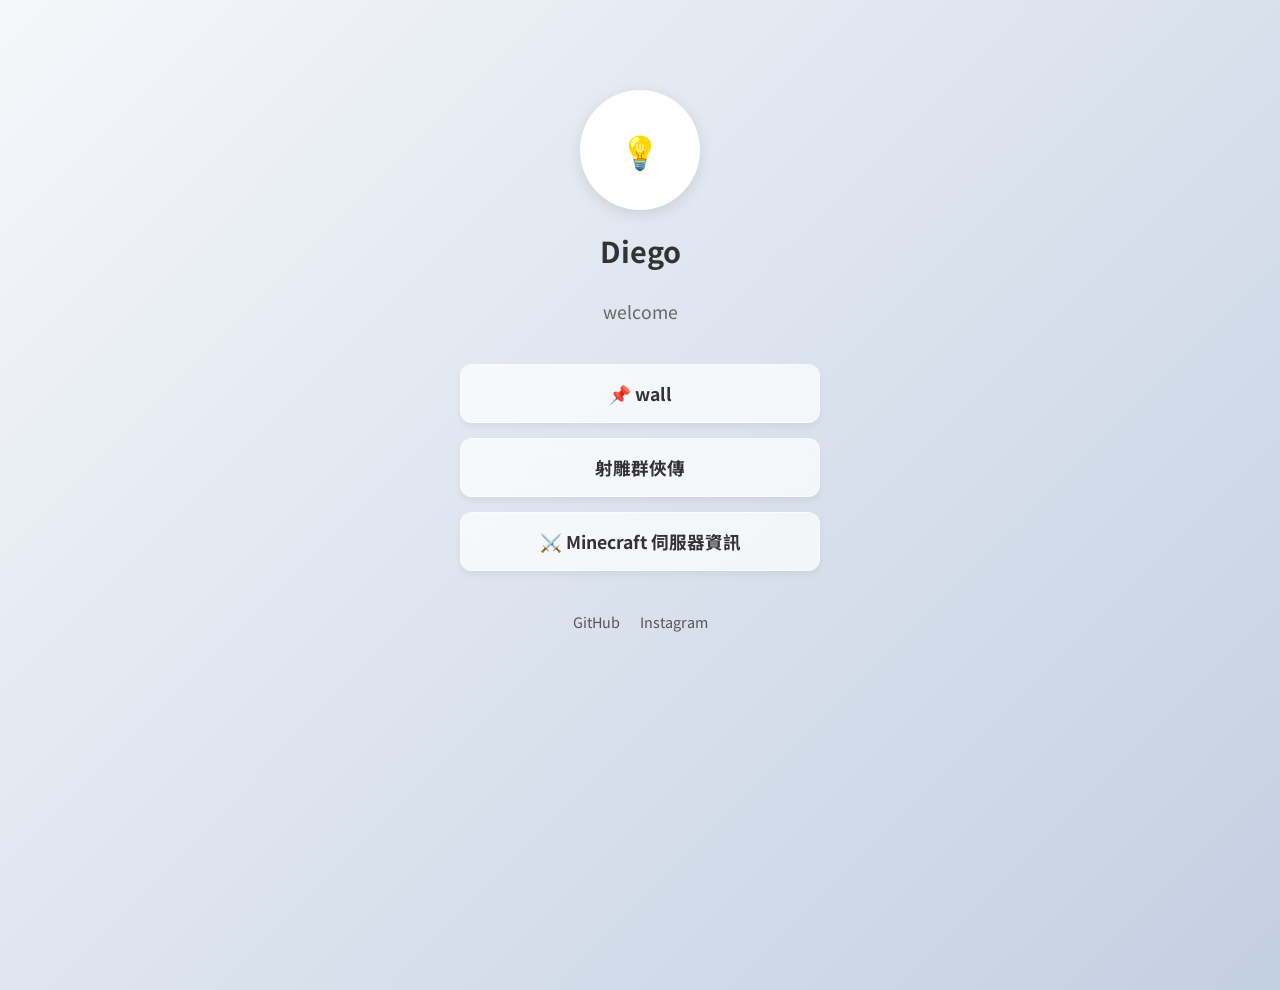
==== index.html @ 79111f72 "Update index.html" ====
<!DOCTYPE html>
<html lang="zh-TW">
<head>
    <meta charset="UTF-8">
    <meta name="viewport" content="width=device-width, initial-scale=1.0">
    <title>Diego 的個人首頁</title>
    <link href="https://fonts.googleapis.com/css2?family=Noto+Sans+TC:wght@400;700&display=swap" rel="stylesheet">
    <style>
        body {
            margin: 0;
            padding: 0;
            font-family: 'Noto Sans TC', sans-serif;
            background: linear-gradient(135deg, #f5f7fa 0%, #c3cfe2 100%);
            min-height: 100vh;
            display: flex;
            flex-direction: column;
            align-items: center;
            padding-top: 10vh;
        }

        /* 頭像區塊 (你可以換成自己的照片) */
        .profile-img {
            width: 120px;
            height: 120px;
            border-radius: 50%;
            background-color: #fff;
            box-shadow: 0 4px 15px rgba(0,0,0,0.1);
            object-fit: cover;
            margin-bottom: 20px;
            display: flex;
            align-items: center;
            justify-content: center;
            font-size: 2em;
            color: #555;
        }

        h1 {
            margin: 0 0 10px 0;
            color: #333;
            font-size: 1.8em;
        }

        p.bio {
            color: #666;
            margin-bottom: 40px;
            font-size: 1.1em;
            text-align: center;
            max-width: 80%;
        }

        /* 連結按鈕區塊 */
        .links-container {
            width: 100%;
            max-width: 400px;
            display: flex;
            flex-direction: column;
            gap: 15px;
            padding: 0 20px;
            box-sizing: border-box;
        }

        a.link-btn {
            display: block;
            width: 100%;
            padding: 16px;
            background-color: rgba(255, 255, 255, 0.7);
            color: #333;
            text-decoration: none;
            text-align: center;
            border-radius: 12px;
            font-weight: 700;
            font-size: 1.1em;
            backdrop-filter: blur(10px);
            border: 1px solid rgba(255, 255, 255, 0.5);
            box-shadow: 0 4px 6px rgba(0,0,0,0.05);
            transition: all 0.3s ease;
            box-sizing: border-box;
        }

        a.link-btn:hover {
            transform: translateY(-3px);
            background-color: rgba(255, 255, 255, 0.9);
            box-shadow: 0 8px 15px rgba(0,0,0,0.1);
        }

        /* 社群圖示區塊 (選用) */
        .social-icons {
            margin-top: 40px;
            display: flex;
            gap: 20px;
        }
        
        .social-icons a {
            color: #555;
            text-decoration: none;
            font-size: 0.9em;
        }
    </style>
</head>
<body>

    <div class="profile-img">💡</div>

    <h1>Diego</h1>
    <p class="bio">welcome</p>

    <div class="links-container">
        <a href="./wall/" class="link-btn">📌 wall </a>
        <a href="./art/hero" class="link-btn"> 射雕群俠傳 </a>
        <a href="#" class="link-btn">⚔️ Minecraft 伺服器資訊</a>
       
    </div>

    <div class="social-icons">
        <a href="https://github.com/diegolaumm" target="_blank">GitHub</a>
        <a href="#">Instagram</a>
    </div>

</body>
</html>
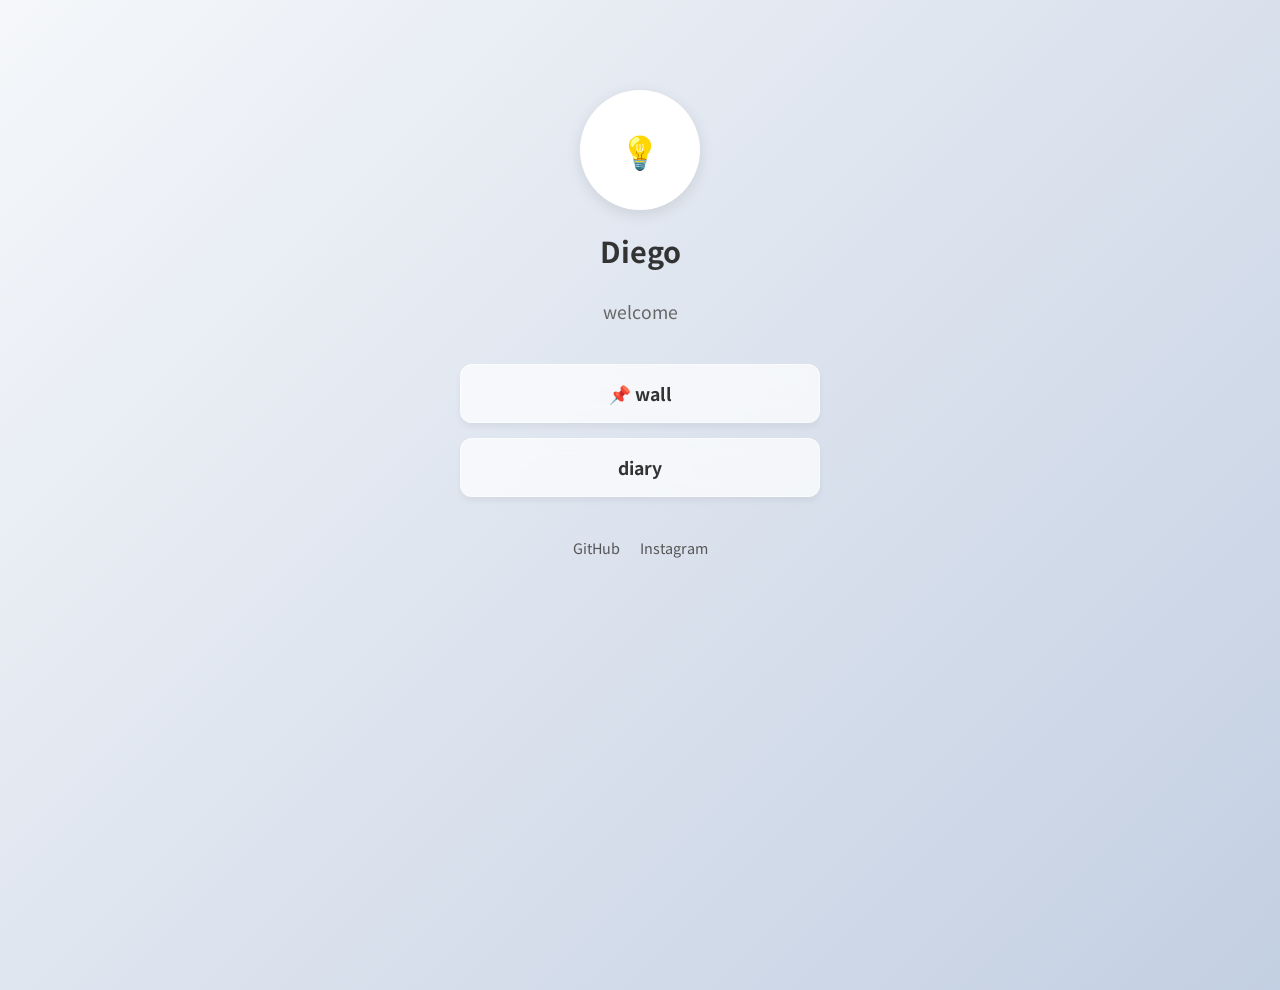
==== commit 5de1ae96: "Update index.html" ====
--- a/index.html
+++ b/index.html
@@ -106,8 +106,7 @@
 
     <div class="links-container">
         <a href="./wall/" class="link-btn">📌 wall </a>
-        <a href="./art/hero" class="link-btn"> 射雕群俠傳 </a>
-        <a href="#" class="link-btn">⚔️ Minecraft 伺服器資訊</a>
+        <a href="./wall/daily/" class="link-btn"> diary </a>
        
     </div>
 
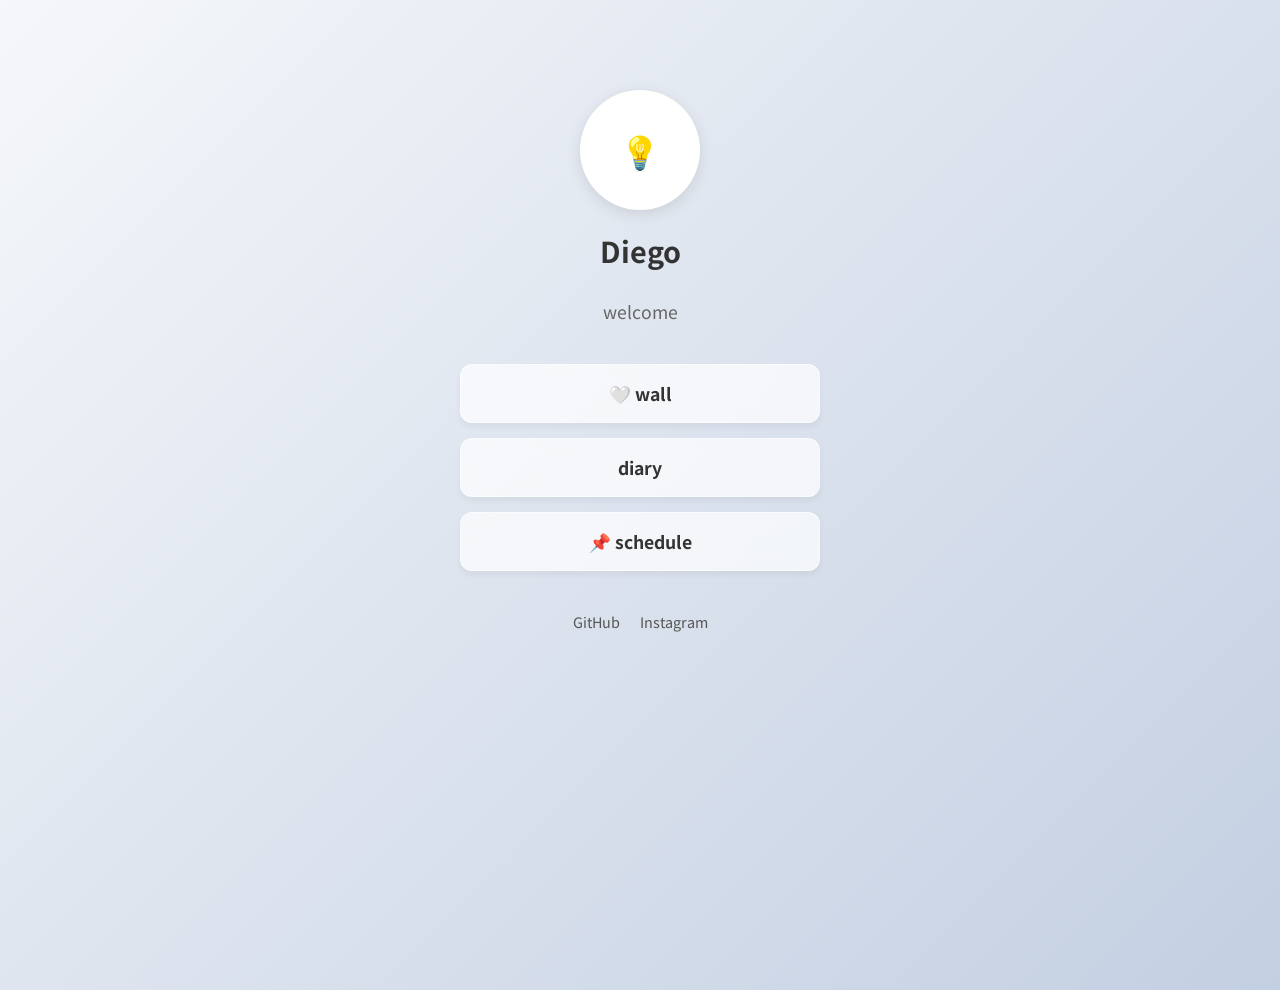
==== commit 74140878: "Update index.html" ====
--- a/index.html
+++ b/index.html
@@ -105,8 +105,9 @@
     <p class="bio">welcome</p>
 
     <div class="links-container">
-        <a href="./wall/" class="link-btn">📌 wall </a>
+        <a href="./wall/" class="link-btn">🤍 wall </a>
         <a href="./wall/daily/" class="link-btn"> diary </a>
+        <a href="./schedule/" class="link-btn">📌 schedule </a>
        
     </div>
 
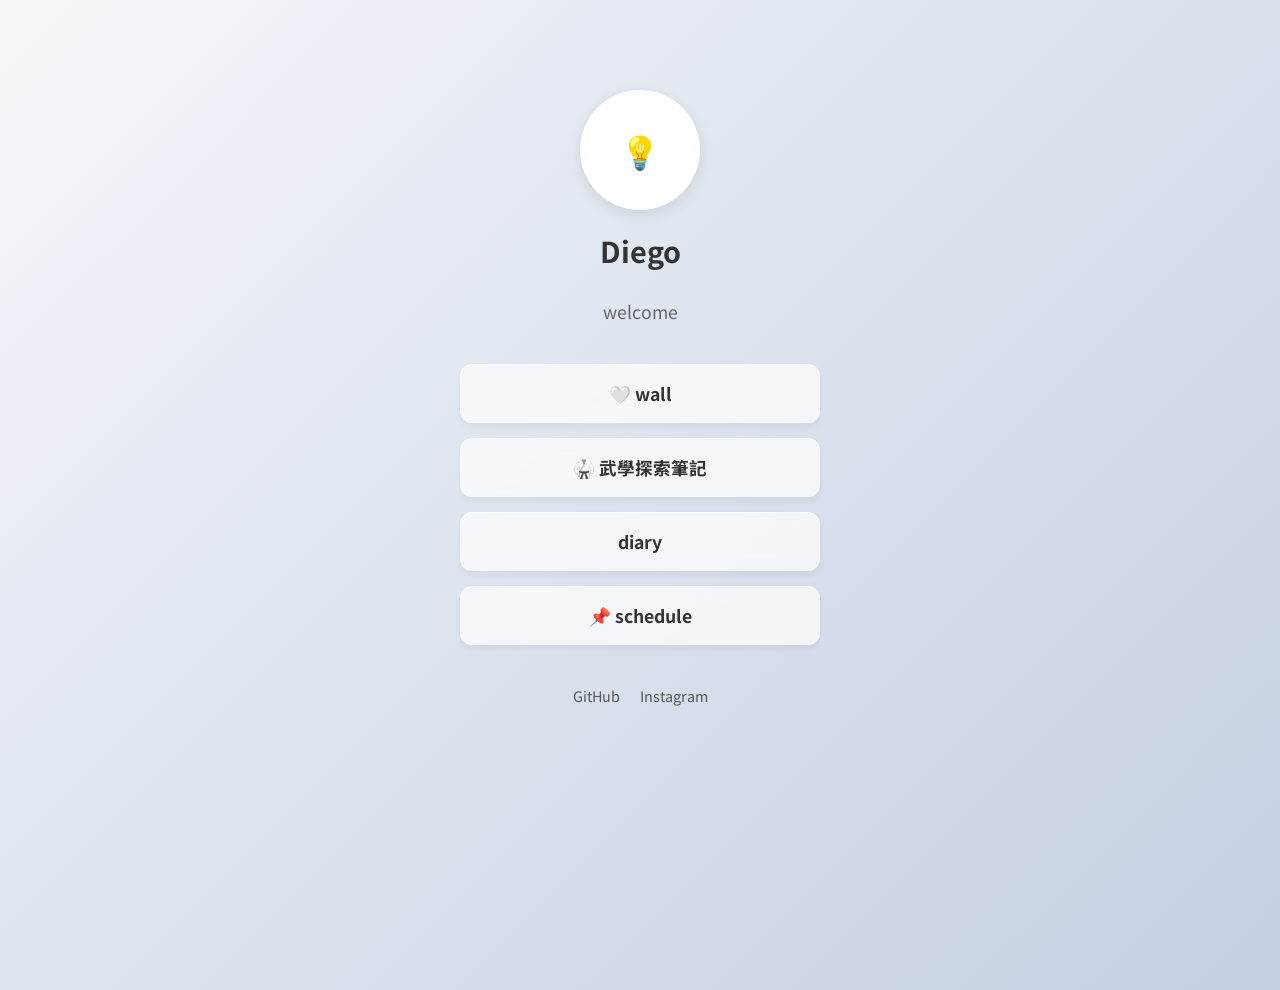
==== commit 9fb2d3bc: "Update index.html" ====
--- a/index.html
+++ b/index.html
@@ -106,6 +106,7 @@
 
     <div class="links-container">
         <a href="./wall/" class="link-btn">🤍 wall </a>
+        <a href="./wuxue/" class="link-btn">🥋 武學探索筆記</a>
         <a href="./wall/daily/" class="link-btn"> diary </a>
         <a href="./schedule/" class="link-btn">📌 schedule </a>
        
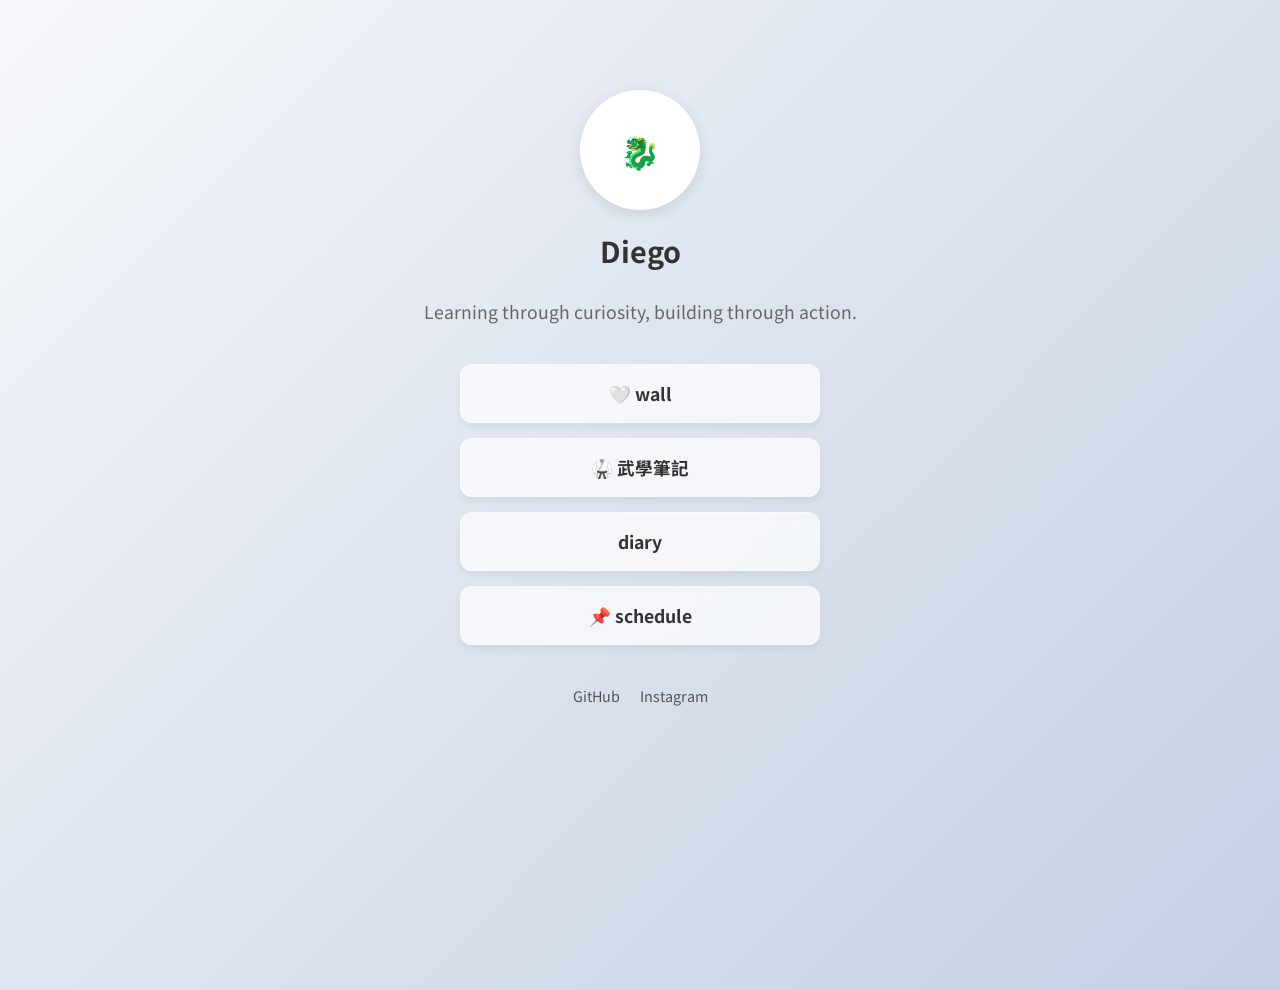
==== commit c1d62cc0: "Update index.html" ====
--- a/index.html
+++ b/index.html
@@ -99,14 +99,14 @@
 </head>
 <body>
 
-    <div class="profile-img">💡</div>
+    <div class="profile-img">🐉</div>
 
     <h1>Diego</h1>
-    <p class="bio">welcome</p>
+    <p class="bio">Learning through curiosity, building through action.</p>
 
     <div class="links-container">
         <a href="./wall/" class="link-btn">🤍 wall </a>
-        <a href="./wuxue/" class="link-btn">🥋 武學探索筆記</a>
+        <a href="./wuxue/" class="link-btn">🥋 武學筆記</a>
         <a href="./wall/daily/" class="link-btn"> diary </a>
         <a href="./schedule/" class="link-btn">📌 schedule </a>
        
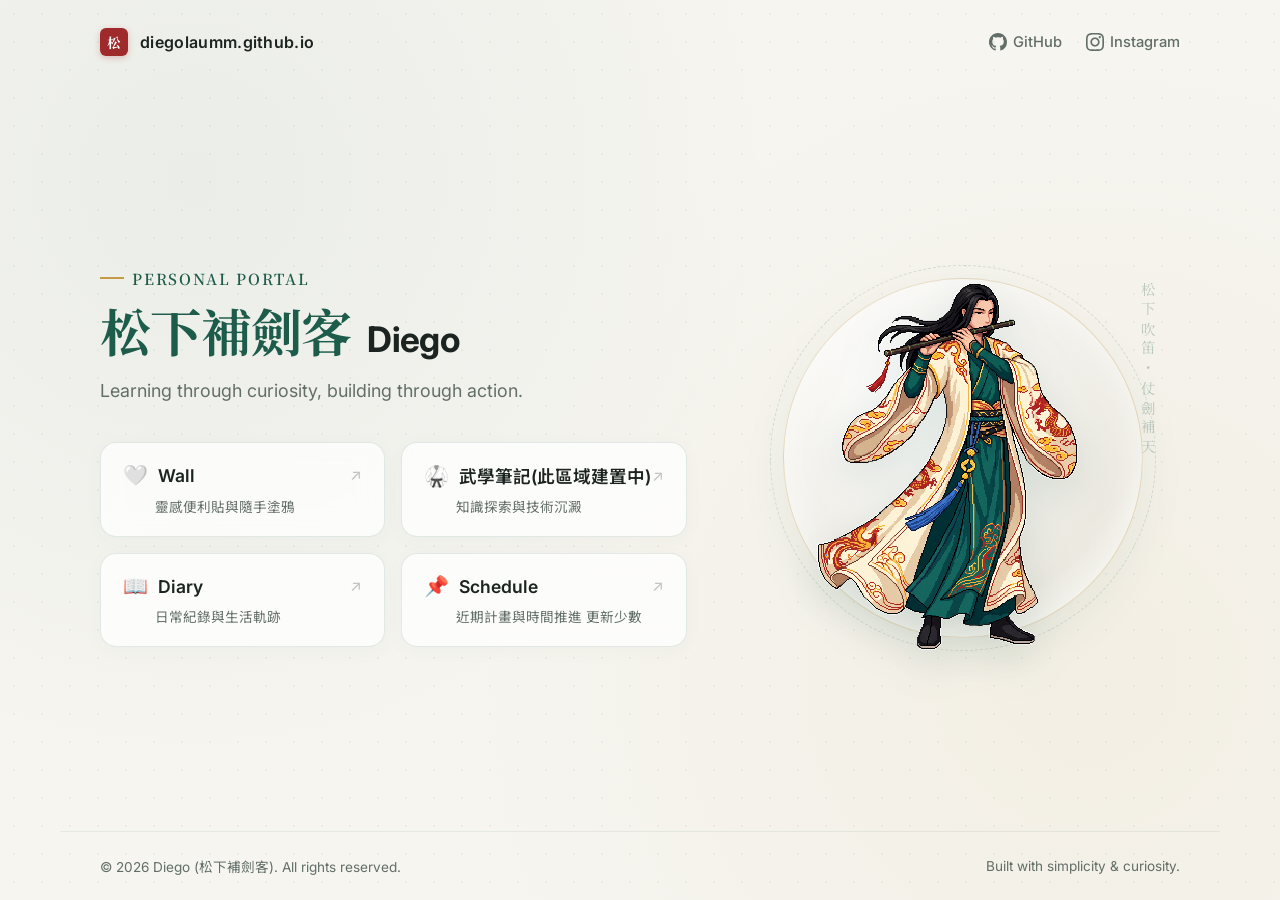
==== commit fda99701: "Update homepage 更新主頁 換種新風格~ 網頁優化由AI協作" ====
--- a/index.html
+++ b/index.html
@@ -1,121 +1,494 @@
-<!DOCTYPE html>
-<html lang="zh-TW">
-<head>
-    <meta charset="UTF-8">
-    <meta name="viewport" content="width=device-width, initial-scale=1.0">
-    <title>Diego 的個人首頁</title>
-    <link href="https://fonts.googleapis.com/css2?family=Noto+Sans+TC:wght@400;700&display=swap" rel="stylesheet">
-    <style>
-        body {
-            margin: 0;
-            padding: 0;
-            font-family: 'Noto Sans TC', sans-serif;
-            background: linear-gradient(135deg, #f5f7fa 0%, #c3cfe2 100%);
-            min-height: 100vh;
-            display: flex;
-            flex-direction: column;
-            align-items: center;
-            padding-top: 10vh;
-        }
-
-        /* 頭像區塊 (你可以換成自己的照片) */
-        .profile-img {
-            width: 120px;
-            height: 120px;
-            border-radius: 50%;
-            background-color: #fff;
-            box-shadow: 0 4px 15px rgba(0,0,0,0.1);
-            object-fit: cover;
-            margin-bottom: 20px;
-            display: flex;
-            align-items: center;
-            justify-content: center;
-            font-size: 2em;
-            color: #555;
-        }
-
-        h1 {
-            margin: 0 0 10px 0;
-            color: #333;
-            font-size: 1.8em;
-        }
-
-        p.bio {
-            color: #666;
-            margin-bottom: 40px;
-            font-size: 1.1em;
-            text-align: center;
-            max-width: 80%;
-        }
-
-        /* 連結按鈕區塊 */
-        .links-container {
-            width: 100%;
-            max-width: 400px;
-            display: flex;
-            flex-direction: column;
-            gap: 15px;
-            padding: 0 20px;
-            box-sizing: border-box;
-        }
-
-        a.link-btn {
-            display: block;
-            width: 100%;
-            padding: 16px;
-            background-color: rgba(255, 255, 255, 0.7);
-            color: #333;
-            text-decoration: none;
-            text-align: center;
-            border-radius: 12px;
-            font-weight: 700;
-            font-size: 1.1em;
-            backdrop-filter: blur(10px);
-            border: 1px solid rgba(255, 255, 255, 0.5);
-            box-shadow: 0 4px 6px rgba(0,0,0,0.05);
-            transition: all 0.3s ease;
-            box-sizing: border-box;
-        }
-
-        a.link-btn:hover {
-            transform: translateY(-3px);
-            background-color: rgba(255, 255, 255, 0.9);
-            box-shadow: 0 8px 15px rgba(0,0,0,0.1);
-        }
-
-        /* 社群圖示區塊 (選用) */
-        .social-icons {
-            margin-top: 40px;
-            display: flex;
-            gap: 20px;
-        }
-        
-        .social-icons a {
-            color: #555;
-            text-decoration: none;
-            font-size: 0.9em;
-        }
-    </style>
-</head>
-<body>
-
-    <div class="profile-img">🐉</div>
-
-    <h1>Diego</h1>
-    <p class="bio">Learning through curiosity, building through action.</p>
-
-    <div class="links-container">
-        <a href="./wall/" class="link-btn">🤍 wall </a>
-        <a href="./wuxue/" class="link-btn">🥋 武學筆記</a>
-        <a href="./wall/daily/" class="link-btn"> diary </a>
-        <a href="./schedule/" class="link-btn">📌 schedule </a>
-       
-    </div>
-
-    <div class="social-icons">
-        <a href="https://github.com/diegolaumm" target="_blank">GitHub</a>
-        <a href="#">Instagram</a>
-    </div>
-
-</body>
-</html>
+<!DOCTYPE html>
+<html lang="zh-TW">
+<head>
+    <meta charset="UTF-8">
+    <meta name="viewport" content="width=device-width, initial-scale=1.0">
+    <title>Diego | 松下補劍客</title>
+    <link rel="preconnect" href="https://fonts.googleapis.com">
+    <link rel="preconnect" href="https://fonts.gstatic.com" crossorigin>
+    <link href="https://fonts.googleapis.com/css2?family=Inter:wght@400;500;600;700&family=Noto+Sans+TC:wght@400;500;700&family=Noto+Serif+TC:wght@500;600;700&display=swap" rel="stylesheet">
+    
+    <style>
+        :root {
+            --bg-paper: #f6f5f0;         /* 宣紙暖白（吃掉去背白邊的關鍵） */
+            --bg-subtle: #eceae2;        /* 淺米灰 */
+            --text-main: #1c2421;        /* 濃墨黑 */
+            --text-muted: #626e68;       /* 蒼松灰 */
+            --accent-pine: #1d5c4b;      /* 松針綠 */
+            --accent-gold: #c59b45;      /* 赤金 */
+            --card-surface: rgba(255, 255, 255, 0.72);
+            --border-light: rgba(29, 92, 75, 0.12);
+        }
+
+        * {
+            box-sizing: border-box;
+            margin: 0;
+            padding: 0;
+        }
+
+        body {
+            font-family: 'Inter', 'Noto Sans TC', sans-serif;
+            background-color: var(--bg-paper);
+            /* 極淡的宣紙網點與環境光，讓外圍有質感卻不雜亂 */
+            background-image: 
+                radial-gradient(circle at 15% 20%, rgba(29, 92, 75, 0.05) 0%, transparent 45%),
+                radial-gradient(circle at 85% 75%, rgba(197, 155, 69, 0.07) 0%, transparent 50%),
+                radial-gradient(rgba(29, 92, 75, 0.06) 1px, transparent 1px);
+            background-size: 100% 100%, 100% 100%, 28px 28px;
+            color: var(--text-main);
+            min-height: 100vh;
+            display: flex;
+            flex-direction: column;
+            justify-content: space-between;
+            overflow-x: hidden;
+        }
+
+        /* 1. 頂部導覽列：撐開網頁格局，告別「小名片感」 */
+        .site-header {
+            width: 100%;
+            max-width: 1160px;
+            margin: 0 auto;
+            padding: 28px 40px;
+            display: flex;
+            align-items: center;
+            justify-content: space-between;
+            z-index: 2;
+        }
+
+        .brand-logo {
+            display: flex;
+            align-items: center;
+            gap: 12px;
+            text-decoration: none;
+            color: var(--text-main);
+        }
+
+        /* 紅色小印章圖騰 */
+        .seal-mark {
+            width: 28px;
+            height: 28px;
+            background-color: #9e2a2b;
+            color: #fff;
+            font-family: 'Noto Serif TC', serif;
+            font-size: 0.85rem;
+            font-weight: 700;
+            display: flex;
+            align-items: center;
+            justify-content: center;
+            border-radius: 6px;
+            letter-spacing: 0;
+            box-shadow: 0 2px 6px rgba(158, 42, 43, 0.25);
+        }
+
+        .brand-text {
+            font-weight: 600;
+            font-size: 1rem;
+            letter-spacing: 0.02em;
+        }
+
+        .header-socials {
+            display: flex;
+            align-items: center;
+            gap: 24px;
+        }
+
+        .header-socials a {
+            display: inline-flex;
+            align-items: center;
+            gap: 6px;
+            color: var(--text-muted);
+            text-decoration: none;
+            font-size: 0.92rem;
+            font-weight: 500;
+            transition: color 0.2s ease;
+        }
+
+        .header-socials a:hover {
+            color: var(--accent-pine);
+        }
+
+        .header-socials svg {
+            width: 18px;
+            height: 18px;
+            fill: currentColor;
+        }
+
+        /* 2. 中央主視覺區：無邊框開闊佈局 */
+        .hero-container {
+            width: 100%;
+            max-width: 1160px;
+            margin: 0 auto;
+            padding: 20px 40px;
+            display: grid;
+            grid-template-columns: 1.15fr 0.85fr;
+            align-items: center;
+            gap: 60px;
+            flex: 1;
+            z-index: 1;
+        }
+
+        /* 左側：文字與 2x2 導覽矩陣 */
+        .hero-content {
+            display: flex;
+            flex-direction: column;
+        }
+
+        .subtitle-tag {
+            display: inline-flex;
+            align-items: center;
+            gap: 8px;
+            font-family: 'Noto Serif TC', serif;
+            color: var(--accent-pine);
+            font-size: 0.95rem;
+            font-weight: 600;
+            letter-spacing: 0.12em;
+            margin-bottom: 12px;
+        }
+
+        .subtitle-tag::before {
+            content: "";
+            display: inline-block;
+            width: 24px;
+            height: 2px;
+            background-color: var(--accent-gold);
+        }
+
+        .main-title {
+            font-size: 2.2rem;
+            font-weight: 700;
+            letter-spacing: -0.02em;
+            line-height: 1.15;
+            margin-bottom: 16px;
+            display: flex;
+            align-items: baseline;
+            gap: 16px;
+            flex-wrap: wrap;
+        }
+
+        .main-title .zh-title {
+            font-family: 'Noto Serif TC', serif;
+            font-size: 3.2rem;
+            color: var(--accent-pine);
+            font-weight: 700;
+        }
+
+        .bio-quote {
+            color: var(--text-muted);
+            font-size: 1.12rem;
+            line-height: 1.7;
+            margin-bottom: 36px;
+            max-width: 520px;
+        }
+
+        /* 2x2 導覽方塊：比單排按鈕更有網站感 */
+        .portal-grid {
+            display: grid;
+            grid-template-columns: repeat(2, 1fr);
+            gap: 16px;
+        }
+
+        .portal-card {
+            display: flex;
+            flex-direction: column;
+            justify-content: space-between;
+            padding: 20px 22px;
+            background: var(--card-surface);
+            backdrop-filter: blur(12px);
+            -webkit-backdrop-filter: blur(12px);
+            border: 1px solid var(--border-light);
+            border-radius: 16px;
+            text-decoration: none;
+            color: var(--text-main);
+            transition: all 0.28s cubic-bezier(0.2, 0.8, 0.2, 1);
+            box-shadow: 0 4px 20px rgba(29, 92, 75, 0.03);
+        }
+
+        .portal-top {
+            display: flex;
+            align-items: center;
+            justify-content: space-between;
+            margin-bottom: 8px;
+        }
+
+        .portal-title-group {
+            display: flex;
+            align-items: center;
+            gap: 10px;
+            font-weight: 600;
+            font-size: 1.1rem;
+        }
+
+        .portal-icon {
+            font-size: 1.25rem;
+        }
+
+        .portal-arrow {
+            color: var(--text-muted);
+            font-size: 0.95rem;
+            opacity: 0.4;
+            transition: all 0.25s ease;
+        }
+
+        .portal-desc {
+            font-size: 0.85rem;
+            color: var(--text-muted);
+            padding-left: 32px;
+        }
+
+        .portal-card:hover {
+            transform: translateY(-4px);
+            background: #ffffff;
+            border-color: var(--accent-pine);
+            box-shadow: 0 12px 28px rgba(29, 92, 75, 0.09);
+        }
+
+        .portal-card:hover .portal-title-group {
+            color: var(--accent-pine);
+        }
+
+        .portal-card:hover .portal-arrow {
+            opacity: 1;
+            transform: translate(3px, -3px);
+            color: var(--accent-pine);
+        }
+
+        /* 右側：淺色月暈角色舞台（完美解決去背白邊！） */
+        .hero-visual {
+            position: relative;
+            display: flex;
+            align-items: center;
+            justify-content: center;
+            min-height: 420px;
+        }
+
+        /* 淺色宣紙月暈背板：讓白邊融入淺底 */
+        .moon-backdrop {
+            position: absolute;
+            width: 360px;
+            height: 360px;
+            border-radius: 50%;
+            background: radial-gradient(circle at 35% 30%, #ffffff 0%, #ebe8df 70%, rgba(229, 232, 227, 0.4) 100%);
+            border: 1px solid rgba(197, 155, 69, 0.25);
+            box-shadow: inset 0 0 40px rgba(255, 255, 255, 0.8), 0 20px 50px rgba(29, 92, 75, 0.06);
+            z-index: 0;
+        }
+
+        /* 外圈微細金環 */
+        .moon-backdrop::after {
+            content: "";
+            position: absolute;
+            inset: -14px;
+            border-radius: 50%;
+            border: 1px dashed rgba(29, 92, 75, 0.15);
+            pointer-events: none;
+        }
+
+        /* 背景直排書法感小字（極淡點綴，增加東方韻味） */
+        .vertical-watermark {
+            position: absolute;
+            right: 5%;
+            top: 8%;
+            writing-mode: vertical-rl;
+            font-family: 'Noto Serif TC', serif;
+            font-size: 0.9rem;
+            letter-spacing: 0.4em;
+            color: rgba(29, 92, 75, 0.28);
+            user-select: none;
+            z-index: 1;
+        }
+
+        .character-img {
+            position: relative;
+            z-index: 2;
+            width: 100%;
+            max-width: 310px;
+            height: auto;
+            object-fit: contain;
+            /* 保持像素銳利 */
+            image-rendering: -moz-crisp-edges;
+            image-rendering: crisp-edges;
+            image-rendering: pixelated;
+            /* 柔和的淺底陰影，不會讓白邊變明顯 */
+            filter: drop-shadow(0 14px 22px rgba(29, 92, 75, 0.14));
+            animation: gentle-float 5s ease-in-out infinite;
+        }
+
+        @keyframes gentle-float {
+            0%, 100% { transform: translateY(0px); }
+            50% { transform: translateY(-8px); }
+        }
+
+        /* 3. 底部極簡狀態列 */
+        .site-footer {
+            width: 100%;
+            max-width: 1160px;
+            margin: 0 auto;
+            padding: 24px 40px;
+            display: flex;
+            align-items: center;
+            justify-content: space-between;
+            color: var(--text-muted);
+            font-size: 0.85rem;
+            border-top: 1px solid rgba(29, 92, 75, 0.08);
+            z-index: 2;
+        }
+
+        /* 響應式：平板與手機版自動調整 */
+        @media (max-width: 860px) {
+            .site-header {
+                padding: 20px 24px;
+            }
+
+            .hero-container {
+                grid-template-columns: 1fr;
+                padding: 16px 24px 40px 24px;
+                gap: 32px;
+                text-align: center;
+            }
+
+            .hero-visual {
+                order: -1;
+                min-height: 260px;
+            }
+
+            .moon-backdrop {
+                width: 240px;
+                height: 240px;
+            }
+
+            .character-img {
+                max-width: 200px;
+            }
+
+            .vertical-watermark {
+                display: none;
+            }
+
+            .hero-content {
+                align-items: center;
+            }
+
+            .main-title {
+                justify-content: center;
+                font-size: 2.5rem;
+            }
+
+            .main-title .zh-title {
+                font-size: 1.8rem;
+            }
+
+            .portal-grid {
+                width: 100%;
+                max-width: 500px;
+                text-align: left;
+            }
+
+            .site-footer {
+                flex-direction: column;
+                gap: 8px;
+                padding: 20px 24px;
+                text-align: center;
+            }
+        }
+
+        @media (max-width: 520px) {
+            .portal-grid {
+                grid-template-columns: 1fr;
+            }
+        }
+    </style>
+</head>
+<body>
+
+    <!-- 頂部導覽列 -->
+    <header class="site-header">
+        <a href="./" class="brand-logo">
+            <span class="seal-mark">松</span>
+            <span class="brand-text">diegolaumm.github.io</span>
+        </a>
+        <div class="header-socials">
+            <a href="https://github.com/diegolaumm" target="_blank" rel="noopener">
+                <svg viewBox="0 0 24 24"><path d="M12 0C5.37 0 0 5.37 0 12c0 5.31 3.435 9.795 8.205 11.385.6.105.825-.255.825-.57 0-.285-.015-1.23-.015-2.235-3.015.555-3.795-.735-4.035-1.41-.135-.345-.72-1.41-1.23-1.695-.42-.225-1.02-.78-.015-.795.945-.015 1.62.87 1.845 1.23 1.08 1.815 2.805 1.305 3.495.99.105-.78.42-1.305.765-1.605-2.67-.3-5.46-1.335-5.46-5.925 0-1.305.465-2.385 1.23-3.225-.12-.3-.54-1.53.12-3.18 0 0 1.005-.315 3.3 1.23.96-.27 1.98-.405 3-.405s2.04.135 3 .405c2.295-1.56 3.3-1.23 3.3-1.23.66 1.65.24 2.88.12 3.18.765.84 1.23 1.905 1.23 3.225 0 4.605-2.805 5.625-5.475 5.925.435.375.81 1.095.81 2.22 0 1.605-.015 2.895-.015 3.3 0 .315.225.69.825.57A12.02 12.02 0 0024 12c0-6.63-5.37-12-12-12z"/></svg>
+                GitHub
+            </a>
+            <a href="#" target="_blank" rel="noopener">
+                <svg viewBox="0 0 24 24"><path d="M12 2.163c3.204 0 3.584.012 4.85.07 3.252.148 4.771 1.691 4.919 4.919.058 1.265.069 1.645.069 4.849 0 3.205-.012 3.584-.069 4.849-.149 3.225-1.664 4.771-4.919 4.919-1.266.058-1.644.07-4.85.07-3.204 0-3.584-.012-4.849-.07-3.26-.149-4.771-1.699-4.919-4.92-.058-1.265-.07-1.644-.07-4.849 0-3.204.013-3.583.07-4.849.149-3.227 1.664-4.771 4.919-4.919 1.266-.057 1.645-.069 4.849-.069zm0-2.163c-3.259 0-3.667.014-4.947.072-4.358.2-6.78 2.618-6.98 6.98-.059 1.281-.073 1.689-.073 4.948 0 3.259.014 3.668.072 4.948.2 4.358 2.618 6.78 6.98 6.98 1.281.058 1.689.072 4.948.072 3.259 0 3.668-.014 4.948-.072 4.354-.2 6.782-2.618 6.979-6.98.059-1.28.073-1.689.073-4.948 0-3.259-.014-3.667-.072-4.947-.196-4.354-2.617-6.78-6.979-6.98-1.281-.059-1.69-.073-4.949-.073zm0 5.838c-3.403 0-6.162 2.759-6.162 6.162s2.759 6.163 6.162 6.163 6.162-2.759 6.162-6.163c0-3.403-2.759-6.162-6.162-6.162zm0 10.162c-2.209 0-4-1.79-4-4 0-2.209 1.791-4 4-4s4 1.791 4 4c0 2.21-1.791 4-4 4zm6.406-11.845c-.796 0-1.441.645-1.441 1.44s.645 1.44 1.441 1.44c.795 0 1.439-.645 1.439-1.44s-.644-1.44-1.439-1.44z"/></svg>
+                Instagram
+            </a>
+        </div>
+    </header>
+
+    <!-- 中央主視覺與導覽 -->
+    <main class="hero-container">
+        <!-- 左側文字與 2x2 傳送門 -->
+        <section class="hero-content">
+            <div class="subtitle-tag">PERSONAL PORTAL</div>
+            <h1 class="main-title">
+	 <span class="zh-title">松下補劍客</span>
+                <span>Diego</span>
+            </h1>
+            <p class="bio-quote">Learning through curiosity, building through action.</p>
+
+            <nav class="portal-grid">
+                <a href="./wall/" class="portal-card">
+                    <div class="portal-top">
+                        <span class="portal-title-group">
+                            <span class="portal-icon">🤍</span>
+                            <span>Wall</span>
+                        </span>
+                        <span class="portal-arrow">↗</span>
+                    </div>
+                    <span class="portal-desc">靈感便利貼與隨手塗鴉</span>
+                </a>
+
+                <a href="./wuxue/" class="portal-card">
+                    <div class="portal-top">
+                        <span class="portal-title-group">
+                            <span class="portal-icon">🥋</span>
+                            <span>武學筆記(此區域建置中)</span>
+                        </span>
+                        <span class="portal-arrow">↗</span>
+                    </div>
+                    <span class="portal-desc">知識探索與技術沉澱</span>
+                </a>
+
+                <a href="./wall/daily/" class="portal-card">
+                    <div class="portal-top">
+                        <span class="portal-title-group">
+                            <span class="portal-icon">📖</span>
+                            <span>Diary</span>
+                        </span>
+                        <span class="portal-arrow">↗</span>
+                    </div>
+                    <span class="portal-desc">日常紀錄與生活軌跡</span>
+                </a>
+
+                <a href="./schedule/" class="portal-card">
+                    <div class="portal-top">
+                        <span class="portal-title-group">
+                            <span class="portal-icon">📌</span>
+                            <span>Schedule</span>
+                        </span>
+                        <span class="portal-arrow">↗</span>
+                    </div>
+                    <span class="portal-desc">近期計畫與時間推進 更新少數</span>
+                </a>
+            </nav>
+        </section>
+
+        <!-- 右側淺色月暈角色舞台 -->
+        <section class="hero-visual">
+            <div class="moon-backdrop"></div>
+            <div class="vertical-watermark">松下吹笛・仗劍補天</div>
+            <img src="./avatar.png" alt="松下補劍客 - Diego" class="character-img">
+        </section>
+    </main>
+
+    <!-- 底部版權與狀態列 -->
+    <footer class="site-footer">
+        <span>© 2026 Diego (松下補劍客). All rights reserved.</span>
+        <span>Built with simplicity & curiosity.</span>
+    </footer>
+
+</body>
+</html>
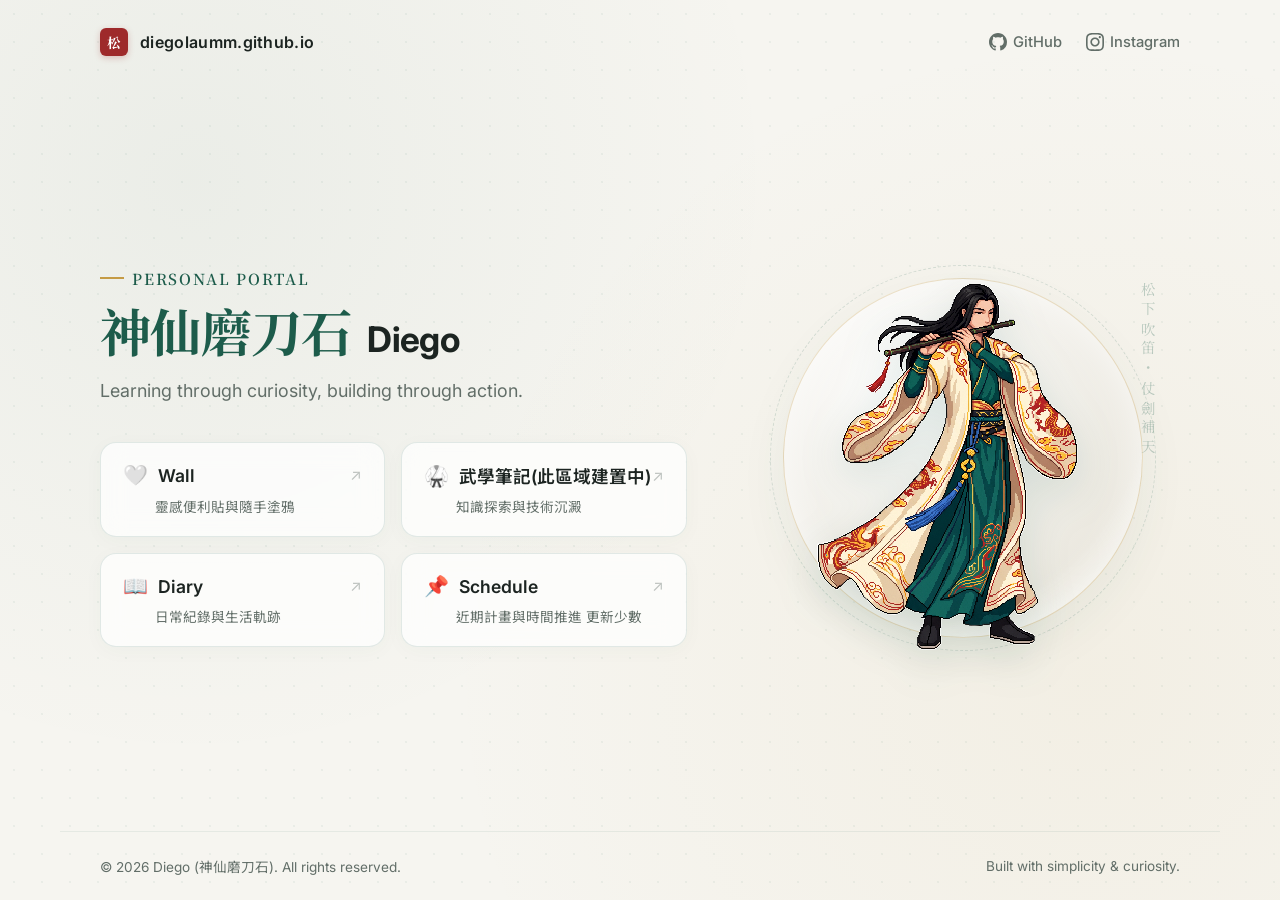
==== commit 204f0b7a: "Update character names in index.html" ====
--- a/index.html
+++ b/index.html
@@ -3,7 +3,7 @@
 <head>
     <meta charset="UTF-8">
     <meta name="viewport" content="width=device-width, initial-scale=1.0">
-    <title>Diego | 松下補劍客</title>
+    <title>Diego | 神仙磨刀石</title>
     <link rel="preconnect" href="https://fonts.googleapis.com">
     <link rel="preconnect" href="https://fonts.gstatic.com" crossorigin>
     <link href="https://fonts.googleapis.com/css2?family=Inter:wght@400;500;600;700&family=Noto+Sans+TC:wght@400;500;700&family=Noto+Serif+TC:wght@500;600;700&display=swap" rel="stylesheet">
@@ -424,7 +424,7 @@
         <section class="hero-content">
             <div class="subtitle-tag">PERSONAL PORTAL</div>
             <h1 class="main-title">
-	 <span class="zh-title">松下補劍客</span>
+	 <span class="zh-title">神仙磨刀石</span>
                 <span>Diego</span>
             </h1>
             <p class="bio-quote">Learning through curiosity, building through action.</p>
@@ -480,15 +480,15 @@
         <section class="hero-visual">
             <div class="moon-backdrop"></div>
             <div class="vertical-watermark">松下吹笛・仗劍補天</div>
-            <img src="./avatar.png" alt="松下補劍客 - Diego" class="character-img">
+            <img src="./avatar.png" alt="神仙磨刀石 - Diego" class="character-img">
         </section>
     </main>
 
     <!-- 底部版權與狀態列 -->
     <footer class="site-footer">
-        <span>© 2026 Diego (松下補劍客). All rights reserved.</span>
+        <span>© 2026 Diego (神仙磨刀石). All rights reserved.</span>
         <span>Built with simplicity & curiosity.</span>
     </footer>
 
 </body>
-</html>+</html>
